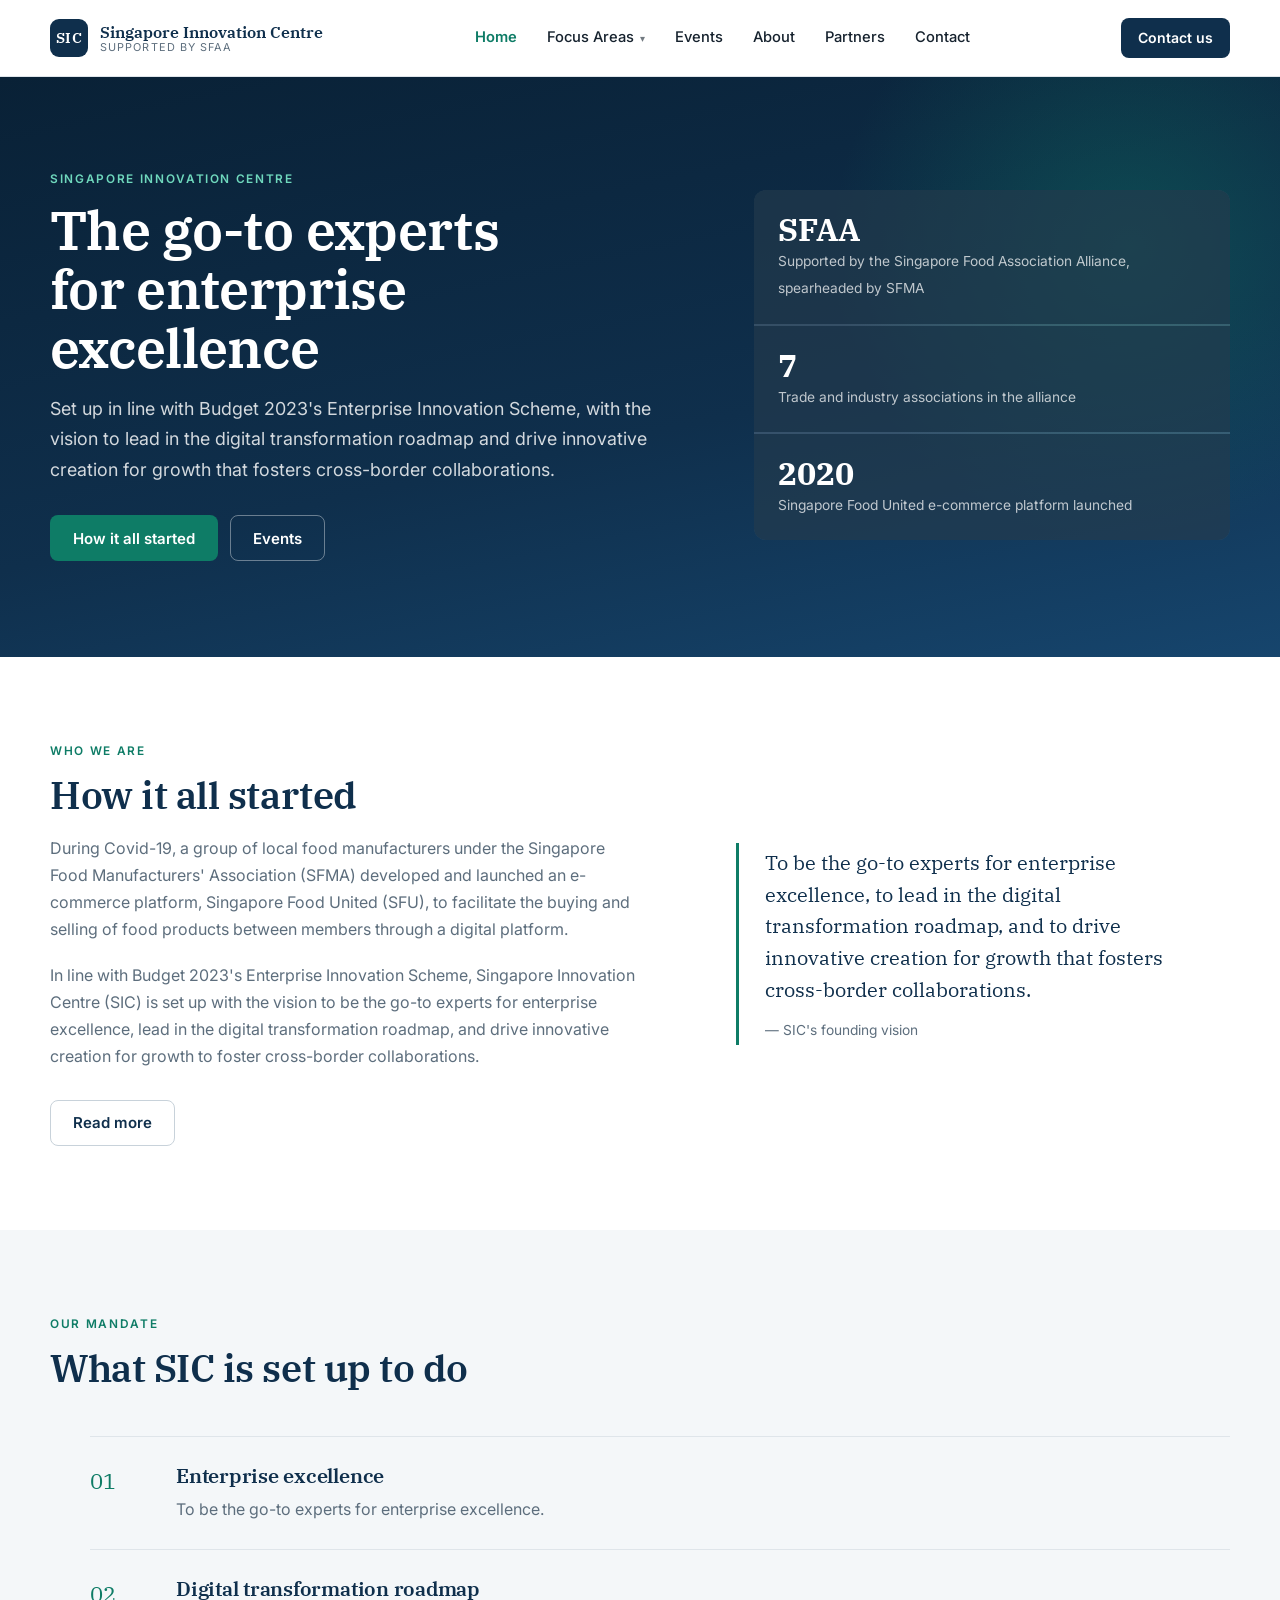
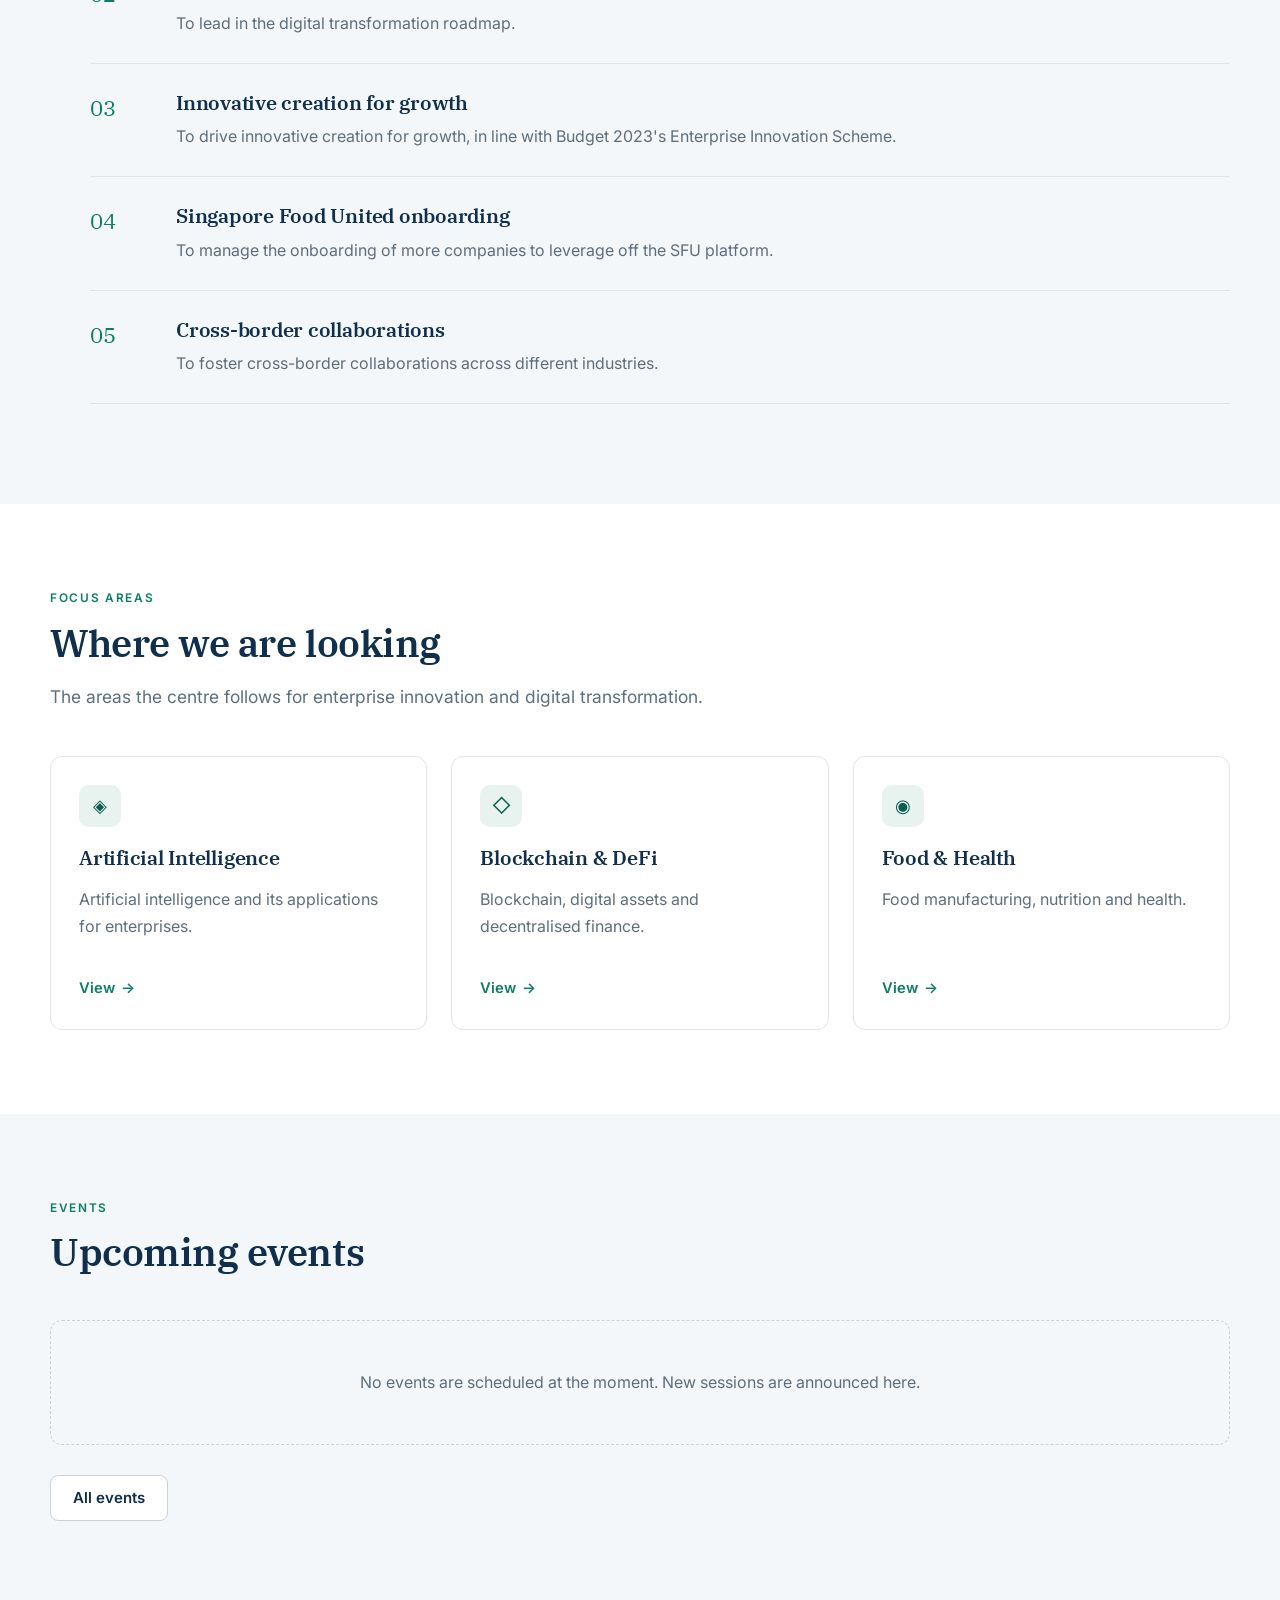
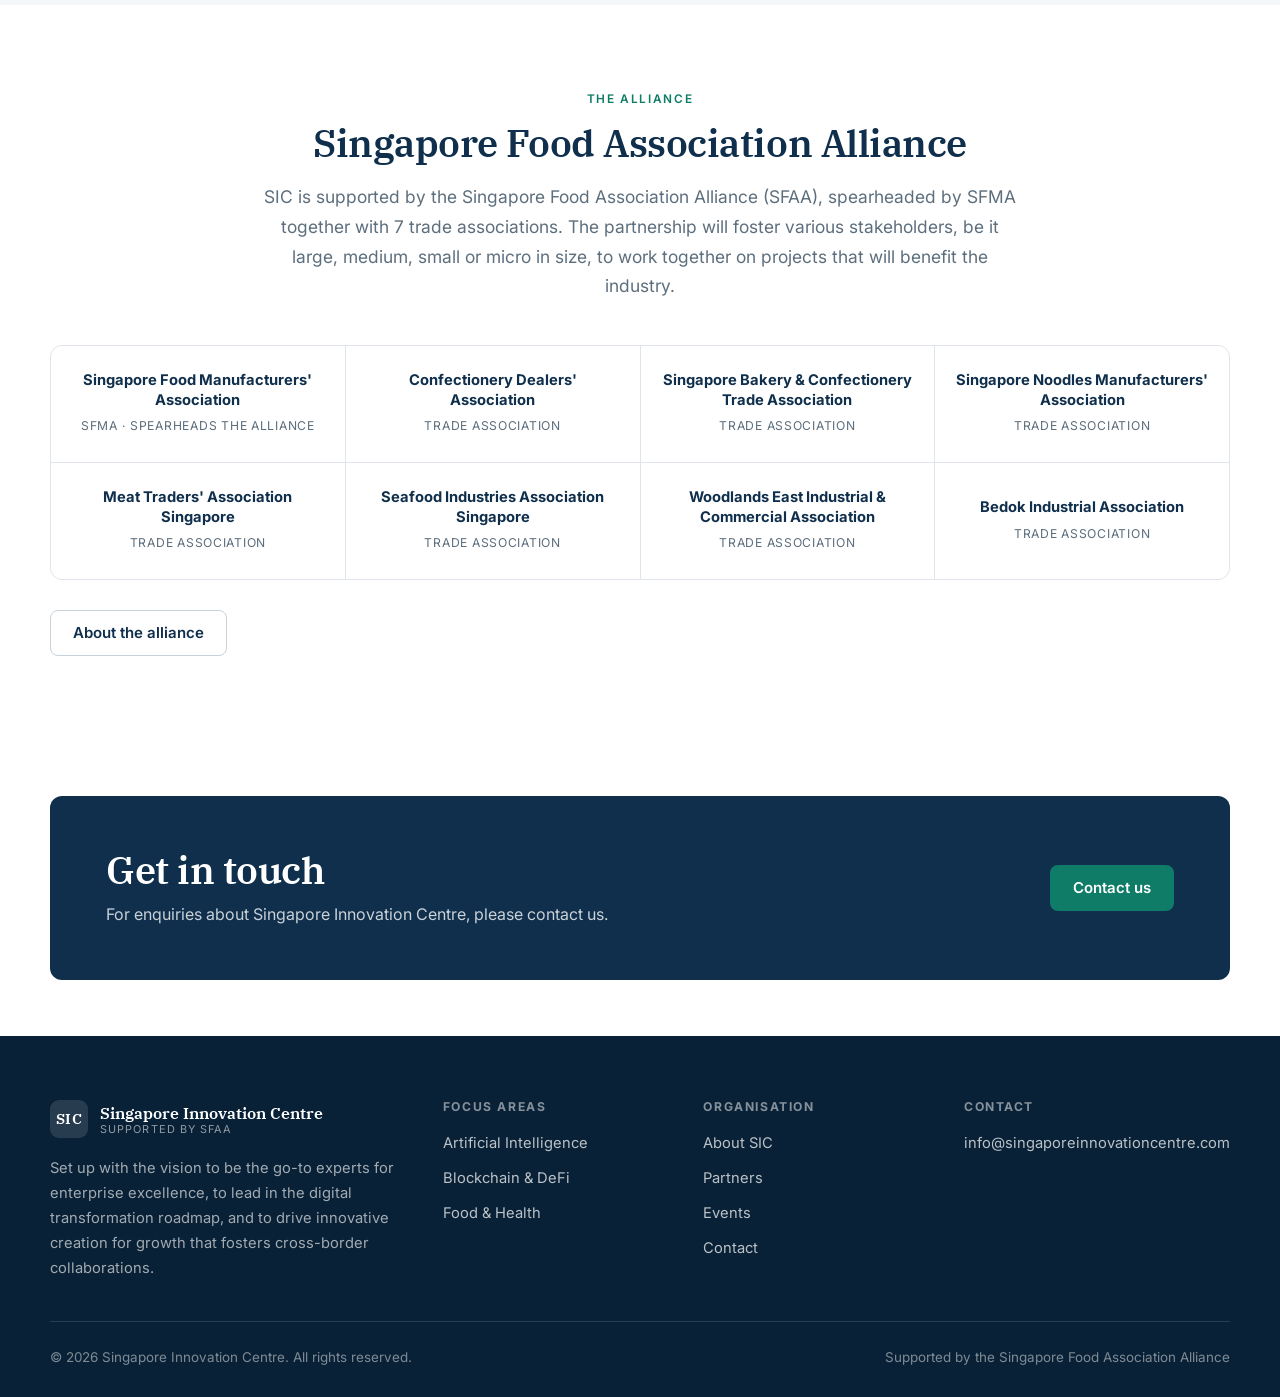
==== index.html @ e711cb91 "first commit" ====
<!DOCTYPE html>
<html lang="en">
<head>
  <meta charset="UTF-8" />
  <meta name="viewport" content="width=device-width, initial-scale=1.0" />
  <title>Singapore Innovation Centre</title>
  <meta name="description" content="Singapore Innovation Centre (SIC) is set up with the vision to be the go-to experts for enterprise excellence, to lead in the digital transformation roadmap, and to foster cross-border collaborations." />
  <link rel="icon" href="assets/img/favicon.svg" type="image/svg+xml" />
  <link rel="preconnect" href="https://fonts.googleapis.com" />
  <link rel="preconnect" href="https://fonts.gstatic.com" crossorigin />
  <link href="https://fonts.googleapis.com/css2?family=IBM+Plex+Serif:wght@500;600&family=Inter:wght@400;500;600;700&display=swap" rel="stylesheet" />
  <link rel="stylesheet" href="assets/styles.css" />
</head>
<body>

<header class="site-header">
  <div class="container header-inner">
    <a class="brand" href="index.html">
      <span class="brand-mark">SIC</span>
      <span class="brand-text">
        <span class="brand-name">Singapore Innovation Centre</span>
        <span class="brand-sub">Supported by SFAA</span>
      </span>
    </a>

    <nav class="nav" id="nav" aria-label="Main navigation">
      <a href="index.html">Home</a>
      <div class="nav-item">
        <button class="nav-trigger" type="button" aria-haspopup="true">Focus Areas</button>
        <div class="nav-menu">
          <a href="ai.html">Artificial Intelligence</a>
          <a href="blockchain.html">Blockchain &amp; DeFi</a>
          <a href="food-health.html">Food &amp; Health</a>
        </div>
      </div>
      <a href="events.html">Events</a>
      <a href="about.html">About</a>
      <a href="partners.html">Partners</a>
      <a href="contact.html">Contact</a>
    </nav>

    <div class="header-cta">
      <a class="btn btn-primary" href="contact.html">Contact us</a>
      <button class="menu-toggle" type="button" aria-label="Toggle menu" aria-expanded="false" aria-controls="nav">
        <span></span><span></span><span></span>
      </button>
    </div>
  </div>
</header>

<main>

  <section class="hero">
    <div class="container hero-grid">
      <div>
        <p class="eyebrow">Singapore Innovation Centre</p>
        <h1>The go-to experts for enterprise excellence</h1>
        <p class="hero-lede">
          Set up in line with Budget 2023's Enterprise Innovation Scheme, with the vision to lead
          in the digital transformation roadmap and drive innovative creation for growth that
          fosters cross-border collaborations.
        </p>
        <div class="btn-row">
          <a class="btn btn-accent" href="about.html">How it all started</a>
          <a class="btn btn-ghost-light" href="events.html">Events</a>
        </div>
      </div>

      <div class="hero-facts">
        <div class="hero-fact">
          <strong>SFAA</strong>
          <span>Supported by the Singapore Food Association Alliance, spearheaded by SFMA</span>
        </div>
        <div class="hero-fact">
          <strong>7</strong>
          <span>Trade and industry associations in the alliance</span>
        </div>
        <div class="hero-fact">
          <strong>2020</strong>
          <span>Singapore Food United e-commerce platform launched</span>
        </div>
      </div>
    </div>
  </section>

  <section class="section">
    <div class="container split">
      <div>
        <p class="eyebrow">Who we are</p>
        <h2>How it all started</h2>
        <p class="muted">
          During Covid-19, a group of local food manufacturers under the Singapore Food
          Manufacturers' Association (SFMA) developed and launched an e-commerce platform,
          Singapore Food United (SFU), to facilitate the buying and selling of food products
          between members through a digital platform.
        </p>
        <p class="muted">
          In line with Budget 2023's Enterprise Innovation Scheme, Singapore Innovation Centre
          (SIC) is set up with the vision to be the go-to experts for enterprise excellence, lead
          in the digital transformation roadmap, and drive innovative creation for growth to
          foster cross-border collaborations.
        </p>
        <div class="btn-row">
          <a class="btn btn-outline" href="about.html">Read more</a>
        </div>
      </div>

      <div>
        <blockquote class="quote">
          To be the go-to experts for enterprise excellence, to lead in the digital transformation
          roadmap, and to drive innovative creation for growth that fosters cross-border
          collaborations.
          <cite>&mdash; SIC's founding vision</cite>
        </blockquote>
      </div>
    </div>
  </section>

  <section class="section section-alt">
    <div class="container">
      <div class="section-head">
        <p class="eyebrow">Our mandate</p>
        <h2>What SIC is set up to do</h2>
      </div>

      <ol class="numbered">
        <li><div><h3>Enterprise excellence</h3><p>To be the go-to experts for enterprise excellence.</p></div></li>
        <li><div><h3>Digital transformation roadmap</h3><p>To lead in the digital transformation roadmap.</p></div></li>
        <li><div><h3>Innovative creation for growth</h3><p>To drive innovative creation for growth, in line with Budget 2023's Enterprise Innovation Scheme.</p></div></li>
        <li><div><h3>Singapore Food United onboarding</h3><p>To manage the onboarding of more companies to leverage off the SFU platform.</p></div></li>
        <li><div><h3>Cross-border collaborations</h3><p>To foster cross-border collaborations across different industries.</p></div></li>
      </ol>
    </div>
  </section>

  <section class="section">
    <div class="container">
      <div class="section-head">
        <p class="eyebrow">Focus areas</p>
        <h2>Where we are looking</h2>
        <p class="lede">
          The areas the centre follows for enterprise innovation and digital transformation.
        </p>
      </div>

      <div class="grid cols-3">
        <a class="card card-link" href="ai.html">
          <div class="card-icon">&#9672;</div>
          <h3>Artificial Intelligence</h3>
          <p class="muted">Artificial intelligence and its applications for enterprises.</p>
          <span class="textlink">View</span>
        </a>
        <a class="card card-link" href="blockchain.html">
          <div class="card-icon">&#9671;</div>
          <h3>Blockchain &amp; DeFi</h3>
          <p class="muted">Blockchain, digital assets and decentralised finance.</p>
          <span class="textlink">View</span>
        </a>
        <a class="card card-link" href="food-health.html">
          <div class="card-icon">&#9673;</div>
          <h3>Food &amp; Health</h3>
          <p class="muted">Food manufacturing, nutrition and health.</p>
          <span class="textlink">View</span>
        </a>
      </div>
    </div>
  </section>

  <section class="section section-alt">
    <div class="container">
      <div class="section-head">
        <p class="eyebrow">Events</p>
        <h2>Upcoming events</h2>
      </div>

      <div class="event-list" id="home-events"></div>

      <div class="btn-row">
        <a class="btn btn-outline" href="events.html">All events</a>
      </div>
    </div>
  </section>

  <section class="section">
    <div class="container">
      <div class="section-head center">
        <p class="eyebrow">The alliance</p>
        <h2>Singapore Food Association Alliance</h2>
        <p class="lede">
          SIC is supported by the Singapore Food Association Alliance (SFAA), spearheaded by SFMA
          together with 7 trade associations. The partnership will foster various stakeholders,
          be it large, medium, small or micro in size, to work together on projects that will
          benefit the industry.
        </p>
      </div>

      <div class="logo-grid">
        <div class="logo-cell"><strong>Singapore Food Manufacturers' Association</strong><span>SFMA &middot; Spearheads the alliance</span></div>
        <div class="logo-cell"><strong>Confectionery Dealers' Association</strong><span>Trade association</span></div>
        <div class="logo-cell"><strong>Singapore Bakery &amp; Confectionery Trade Association</strong><span>Trade association</span></div>
        <div class="logo-cell"><strong>Singapore Noodles Manufacturers' Association</strong><span>Trade association</span></div>
        <div class="logo-cell"><strong>Meat Traders' Association Singapore</strong><span>Trade association</span></div>
        <div class="logo-cell"><strong>Seafood Industries Association Singapore</strong><span>Trade association</span></div>
        <div class="logo-cell"><strong>Woodlands East Industrial &amp; Commercial Association</strong><span>Trade association</span></div>
        <div class="logo-cell"><strong>Bedok Industrial Association</strong><span>Trade association</span></div>
      </div>
      <div class="btn-row">
        <a class="btn btn-outline" href="partners.html">About the alliance</a>
      </div>
    </div>
  </section>

  <section class="section-sm">
    <div class="container">
      <div class="cta-band">
        <div>
          <h2>Get in touch</h2>
          <p>For enquiries about Singapore Innovation Centre, please contact us.</p>
        </div>
        <div class="btn-row">
          <a class="btn btn-accent" href="contact.html">Contact us</a>
        </div>
      </div>
    </div>
  </section>
</main>

<footer class="site-footer">
  <div class="container">
    <div class="footer-grid">
      <div>
        <div class="brand">
          <span class="brand-mark">SIC</span>
          <span class="brand-text">
            <span class="brand-name">Singapore Innovation Centre</span>
            <span class="brand-sub">Supported by SFAA</span>
          </span>
        </div>
        <p class="footer-about">
          Set up with the vision to be the go-to experts for enterprise excellence, to lead in the
          digital transformation roadmap, and to drive innovative creation for growth that fosters
          cross-border collaborations.
        </p>
      </div>
      <div>
        <h4>Focus areas</h4>
        <div class="footer-links">
          <a href="ai.html">Artificial Intelligence</a>
          <a href="blockchain.html">Blockchain &amp; DeFi</a>
          <a href="food-health.html">Food &amp; Health</a>
        </div>
      </div>
      <div>
        <h4>Organisation</h4>
        <div class="footer-links">
          <a href="about.html">About SIC</a>
          <a href="partners.html">Partners</a>
          <a href="events.html">Events</a>
          <a href="contact.html">Contact</a>
        </div>
      </div>
      <div>
        <h4>Contact</h4>
        <div class="footer-links">
          <a href="mailto:info@singaporeinnovationcentre.com">info@singaporeinnovationcentre.com</a>
        </div>
      </div>
    </div>
    <div class="footer-bottom">
      <span>&copy; <span id="year"></span> Singapore Innovation Centre. All rights reserved.</span>
      <span>Supported by the Singapore Food Association Alliance</span>
    </div>
  </div>
</footer>

<script src="assets/events.js"></script>
<script src="assets/site.js"></script>
</body>
</html>
---- assets/styles.css ----
/* ==========================================================================
   Singapore Innovation Centre — design system
   Light, institutional, restrained. One stylesheet for every page.
   Edit tokens in :root to re-skin the whole site.
   ========================================================================== */

:root {
  /* Brand */
  --navy: #0f2f4c;
  --navy-deep: #092136;
  --navy-soft: #1d4a70;
  --accent: #0e7c66;
  --accent-dark: #0a5f4e;
  --accent-wash: #e8f2ef;

  /* Neutrals */
  --bg: #ffffff;
  --bg-alt: #f4f7f9;
  --bg-wash: #eef3f6;
  --text: #16222e;
  --muted: #5d6e7d;
  --line: #dfe5ea;
  --line-strong: #c8d2da;

  /* Shape */
  --radius: 12px;
  --radius-sm: 8px;
  --shadow: 0 1px 2px rgba(15, 47, 76, .04), 0 8px 24px rgba(15, 47, 76, .06);
  --shadow-lg: 0 2px 4px rgba(15, 47, 76, .05), 0 18px 44px rgba(15, 47, 76, .10);
  --container: 1180px;
  --header-h: 76px;
}

/* --------------------------------------------------------------- base --- */

*, *::before, *::after { box-sizing: border-box; }

html {
  scroll-behavior: smooth;
  scroll-padding-top: calc(var(--header-h) + 16px);
  -webkit-text-size-adjust: 100%;
}

body {
  margin: 0;
  font-family: Inter, -apple-system, BlinkMacSystemFont, "Segoe UI", sans-serif;
  font-size: 16px;
  line-height: 1.7;
  color: var(--text);
  background: var(--bg);
  -webkit-font-smoothing: antialiased;
}

img { max-width: 100%; display: block; }
a { color: inherit; text-decoration: none; }
button { font: inherit; }

h1, h2, h3, h4 {
  font-family: "IBM Plex Serif", Georgia, serif;
  font-weight: 600;
  line-height: 1.18;
  letter-spacing: -0.012em;
  color: var(--navy);
  margin: 0 0 16px;
}

h1 { font-size: clamp(2.15rem, 4.4vw, 3.35rem); line-height: 1.1; }
h2 { font-size: clamp(1.75rem, 3vw, 2.4rem); }
h3 { font-size: 1.22rem; line-height: 1.3; }
h4 { font-size: 1.02rem; }

p { margin: 0 0 18px; }
p:last-child { margin-bottom: 0; }

/* ---------------------------------------------------------- structure --- */

.container {
  width: min(var(--container), calc(100% - 48px));
  margin-inline: auto;
}
.container-narrow { max-width: 780px; }

.section { padding: 84px 0; }
.section-sm { padding: 56px 0; }
.section-alt { background: var(--bg-alt); }
.section-wash { background: var(--bg-wash); }

.section-head { max-width: 760px; margin-bottom: 44px; }
.section-head.center { margin-inline: auto; text-align: center; }

.eyebrow {
  margin: 0 0 12px;
  font-family: Inter, sans-serif;
  font-size: .74rem;
  font-weight: 600;
  letter-spacing: .14em;
  text-transform: uppercase;
  color: var(--accent);
}

.lede { font-size: 1.09rem; color: var(--muted); }
.muted { color: var(--muted); }
.small { font-size: .88rem; }

/* --------------------------------------------------------------- grid --- */

.grid { display: grid; gap: 24px; }
.cols-2 { grid-template-columns: repeat(2, 1fr); }
.cols-3 { grid-template-columns: repeat(3, 1fr); }
.cols-4 { grid-template-columns: repeat(4, 1fr); }
.split { display: grid; grid-template-columns: 1.05fr .95fr; gap: 56px; align-items: center; }

/* ------------------------------------------------------------ buttons --- */

.btn {
  display: inline-flex;
  align-items: center;
  justify-content: center;
  gap: 8px;
  min-height: 46px;
  padding: 0 22px;
  border: 1px solid transparent;
  border-radius: var(--radius-sm);
  font-size: .94rem;
  font-weight: 600;
  cursor: pointer;
  transition: background .18s, color .18s, border-color .18s;
}
.btn-primary { background: var(--navy); color: #fff; }
.btn-primary:hover { background: var(--navy-deep); }
.btn-accent { background: var(--accent); color: #fff; }
.btn-accent:hover { background: var(--accent-dark); }
.btn-outline { border-color: var(--line-strong); color: var(--navy); background: #fff; }
.btn-outline:hover { border-color: var(--navy); }
.btn-ghost-light { border-color: rgba(255, 255, 255, .38); color: #fff; }
.btn-ghost-light:hover { background: rgba(255, 255, 255, .12); }

.btn-row { display: flex; flex-wrap: wrap; gap: 12px; margin-top: 30px; }

.textlink {
  font-family: Inter, sans-serif;
  font-size: .92rem;
  font-weight: 600;
  color: var(--accent);
  display: inline-flex;
  align-items: center;
  gap: 6px;
}
.textlink::after { content: "→"; transition: transform .18s; }
.textlink:hover::after { transform: translateX(3px); }

/* ------------------------------------------------------------- header --- */

.site-header {
  position: sticky;
  top: 0;
  z-index: 50;
  background: rgba(255, 255, 255, .92);
  backdrop-filter: blur(12px);
  border-bottom: 1px solid var(--line);
}
.header-inner {
  display: flex;
  align-items: center;
  justify-content: space-between;
  gap: 24px;
  min-height: var(--header-h);
}

.brand { display: flex; align-items: center; gap: 12px; }
.brand-mark {
  width: 38px; height: 38px;
  flex: none;
  border-radius: 9px;
  background: var(--navy);
  color: #fff;
  display: grid;
  place-items: center;
  font-family: "IBM Plex Serif", serif;
  font-weight: 600;
  font-size: .95rem;
  letter-spacing: .02em;
}
.brand-text { display: flex; flex-direction: column; line-height: 1.2; }
.brand-name {
  font-family: "IBM Plex Serif", serif;
  font-weight: 600;
  font-size: 1.02rem;
  color: var(--navy);
}
.brand-sub {
  font-size: .68rem;
  letter-spacing: .1em;
  text-transform: uppercase;
  color: var(--muted);
}

.nav { display: flex; align-items: center; gap: 4px; }
.nav > a, .nav-trigger {
  padding: 9px 13px;
  border: 0;
  background: none;
  border-radius: var(--radius-sm);
  font-size: .92rem;
  font-weight: 500;
  color: var(--text);
  cursor: pointer;
  white-space: nowrap;
}
.nav > a:hover, .nav-trigger:hover { background: var(--bg-alt); color: var(--navy); }
.nav > a.is-active, .nav-item.is-active > .nav-trigger { color: var(--accent); font-weight: 600; }

.nav-item { position: relative; }
.nav-trigger::after { content: "▾"; margin-left: 6px; font-size: .7em; opacity: .6; }

.nav-menu {
  position: absolute;
  top: calc(100% + 8px);
  left: 0;
  min-width: 250px;
  padding: 8px;
  background: #fff;
  border: 1px solid var(--line);
  border-radius: var(--radius);
  box-shadow: var(--shadow-lg);
  display: none;
}
.nav-item:hover .nav-menu, .nav-menu.is-open { display: block; }
.nav-menu a {
  display: block;
  padding: 9px 12px;
  border-radius: var(--radius-sm);
  font-size: .92rem;
}
.nav-menu a:hover { background: var(--bg-alt); color: var(--accent); }
.nav-menu span { display: block; font-size: .78rem; color: var(--muted); }

.header-cta { display: flex; align-items: center; gap: 10px; }
.header-cta .btn { min-height: 40px; padding: 0 16px; font-size: .88rem; }

.menu-toggle { display: none; background: none; border: 0; padding: 10px; cursor: pointer; }
.menu-toggle span {
  display: block; width: 22px; height: 2px; margin: 5px 0;
  background: var(--navy); transition: .2s;
}
.menu-toggle[aria-expanded="true"] span:nth-child(1) { transform: translateY(7px) rotate(45deg); }
.menu-toggle[aria-expanded="true"] span:nth-child(2) { opacity: 0; }
.menu-toggle[aria-expanded="true"] span:nth-child(3) { transform: translateY(-7px) rotate(-45deg); }

/* --------------------------------------------------------------- hero --- */

.hero {
  background: linear-gradient(168deg, var(--navy-deep) 0%, var(--navy) 58%, #16456d 100%);
  color: #fff;
  padding: 92px 0 96px;
  position: relative;
  overflow: hidden;
}
.hero::after {
  content: "";
  position: absolute;
  right: -160px; top: -140px;
  width: 620px; height: 620px;
  border-radius: 50%;
  background: radial-gradient(circle, rgba(14, 124, 102, .38), transparent 68%);
  pointer-events: none;
}
.hero .container { position: relative; z-index: 1; }
.hero h1 { color: #fff; max-width: 15ch; }
.hero .eyebrow { color: #6fd8bd; }
.hero-lede { font-size: 1.12rem; color: rgba(255, 255, 255, .82); max-width: 56ch; }
.hero-grid { display: grid; grid-template-columns: 1.15fr .85fr; gap: 60px; align-items: center; }

.hero-facts {
  display: grid;
  gap: 2px;
  background: rgba(255, 255, 255, .16);
  border-radius: var(--radius);
  overflow: hidden;
}
.hero-fact { background: rgba(9, 33, 54, .55); padding: 22px 24px; }
.hero-fact strong {
  display: block;
  font-family: "IBM Plex Serif", serif;
  font-size: 2rem;
  line-height: 1.1;
  color: #fff;
}
.hero-fact span { font-size: .86rem; color: rgba(255, 255, 255, .72); }

/* page header for inner pages */
.page-header {
  background: var(--bg-alt);
  border-bottom: 1px solid var(--line);
  padding: 56px 0 52px;
}
.page-header h1 { max-width: 20ch; }
.page-header .lede { max-width: 62ch; }

.breadcrumb { font-size: .82rem; color: var(--muted); margin-bottom: 14px; }
.breadcrumb a:hover { color: var(--accent); }
.breadcrumb span { margin: 0 6px; opacity: .5; }

/* -------------------------------------------------------------- cards --- */

.card {
  background: #fff;
  border: 1px solid var(--line);
  border-radius: var(--radius);
  padding: 28px;
  display: flex;
  flex-direction: column;
  transition: border-color .18s, box-shadow .18s, transform .18s;
}
.card > *:last-child { margin-bottom: 0; }
.card-link:hover { border-color: var(--line-strong); box-shadow: var(--shadow); transform: translateY(-2px); }
.card .textlink { margin-top: auto; padding-top: 18px; }

.card-icon {
  width: 42px; height: 42px;
  margin-bottom: 18px;
  border-radius: 10px;
  background: var(--accent-wash);
  color: var(--accent-dark);
  display: grid;
  place-items: center;
  font-size: 1.15rem;
}

.tag {
  display: inline-block;
  padding: 4px 11px;
  border-radius: 999px;
  background: var(--accent-wash);
  color: var(--accent-dark);
  font-size: .74rem;
  font-weight: 600;
  letter-spacing: .06em;
  text-transform: uppercase;
}
.tag-neutral { background: var(--bg-wash); color: var(--muted); }
.tag-live { background: #fdece9; color: #b23c1e; }

/* numbered list of capabilities */
.numbered { counter-reset: n; display: grid; gap: 0; }
.numbered > li {
  counter-increment: n;
  list-style: none;
  display: grid;
  grid-template-columns: 62px 1fr;
  gap: 24px;
  padding: 26px 0;
  border-top: 1px solid var(--line);
}
.numbered > li:last-child { border-bottom: 1px solid var(--line); }
.numbered > li::before {
  content: "0" counter(n);
  font-family: "IBM Plex Serif", serif;
  font-size: 1.35rem;
  color: var(--accent);
}
.numbered h3 { margin-bottom: 8px; }
.numbered p { color: var(--muted); }

/* ------------------------------------------------------------- events --- */

.event-list { display: grid; gap: 16px; }

.event {
  display: grid;
  grid-template-columns: 108px 1fr auto;
  gap: 28px;
  align-items: center;
  padding: 24px 26px;
  background: #fff;
  border: 1px solid var(--line);
  border-radius: var(--radius);
  transition: border-color .18s, box-shadow .18s;
}
.event:hover { border-color: var(--line-strong); box-shadow: var(--shadow); }

.event-date {
  text-align: center;
  padding: 12px 8px;
  border-radius: var(--radius-sm);
  background: var(--bg-alt);
  border: 1px solid var(--line);
}
.event-date .m {
  display: block;
  font-size: .72rem;
  font-weight: 700;
  letter-spacing: .12em;
  text-transform: uppercase;
  color: var(--accent);
}
.event-date .d {
  display: block;
  font-family: "IBM Plex Serif", serif;
  font-size: 1.85rem;
  line-height: 1.15;
  color: var(--navy);
}
.event-date .y { display: block; font-size: .74rem; color: var(--muted); }

.event-body h3 { margin-bottom: 6px; }
.event-body p { color: var(--muted); font-size: .95rem; margin: 0; }
.event-tags { display: flex; flex-wrap: wrap; gap: 8px; margin-top: 12px; }
.event-action { white-space: nowrap; }

.event.is-past { background: var(--bg-alt); }
.event.is-past .event-date { background: #fff; }

.empty-state {
  padding: 48px 28px;
  text-align: center;
  border: 1px dashed var(--line-strong);
  border-radius: var(--radius);
  color: var(--muted);
  background: var(--bg-alt);
}

.filter-bar { display: flex; flex-wrap: wrap; gap: 8px; margin-bottom: 28px; }
.filter-btn {
  padding: 8px 16px;
  border: 1px solid var(--line);
  border-radius: 999px;
  background: #fff;
  font-size: .88rem;
  font-weight: 500;
  color: var(--muted);
  cursor: pointer;
  transition: .18s;
}
.filter-btn:hover { border-color: var(--line-strong); color: var(--navy); }
.filter-btn.is-active { background: var(--navy); border-color: var(--navy); color: #fff; }

/* ----------------------------------------------------------- timeline --- */

.timeline { display: grid; gap: 0; border-left: 2px solid var(--line); padding-left: 32px; }
.timeline-item { position: relative; padding-bottom: 38px; }
.timeline-item:last-child { padding-bottom: 0; }
.timeline-item::before {
  content: "";
  position: absolute;
  left: -40px; top: 8px;
  width: 12px; height: 12px;
  border-radius: 50%;
  background: var(--accent);
  border: 3px solid #fff;
  box-shadow: 0 0 0 2px var(--accent);
}
.timeline-year {
  font-family: Inter, sans-serif;
  font-size: .78rem;
  font-weight: 700;
  letter-spacing: .12em;
  color: var(--accent);
  margin-bottom: 6px;
}
.timeline-item h3 { margin-bottom: 8px; }
.timeline-item p { color: var(--muted); }

/* -------------------------------------------------------- logos, team --- */

.logo-grid {
  display: grid;
  grid-template-columns: repeat(4, 1fr);
  gap: 1px;
  background: var(--line);
  border: 1px solid var(--line);
  border-radius: var(--radius);
  overflow: hidden;
}
.logo-cell {
  background: #fff;
  min-height: 116px;
  padding: 22px 20px;
  display: flex;
  flex-direction: column;
  justify-content: center;
  gap: 6px;
  text-align: center;
}
.logo-cell strong { font-size: .92rem; color: var(--navy); line-height: 1.35; }
.logo-cell span { font-size: .76rem; color: var(--muted); letter-spacing: .06em; text-transform: uppercase; }
.logo-cell img { max-height: 46px; width: auto; margin: 0 auto; object-fit: contain; }

.person { text-align: left; }
.person-photo {
  aspect-ratio: 1;
  border-radius: var(--radius);
  background: linear-gradient(150deg, var(--bg-wash), var(--accent-wash));
  margin-bottom: 16px;
  overflow: hidden;
  display: grid;
  place-items: center;
  font-family: "IBM Plex Serif", serif;
  font-size: 2rem;
  color: var(--navy);
}
.person-photo img { width: 100%; height: 100%; object-fit: cover; }
.person h3 { margin-bottom: 2px; font-size: 1.05rem; }
.person-role { font-size: .86rem; color: var(--accent); font-weight: 600; margin-bottom: 8px; }
.person p { font-size: .92rem; color: var(--muted); }

/* ----------------------------------------------------------- cta band --- */

.cta-band {
  background: var(--navy);
  color: #fff;
  border-radius: var(--radius);
  padding: 52px 56px;
  display: grid;
  grid-template-columns: 1fr auto;
  gap: 36px;
  align-items: center;
}
.cta-band h2 { color: #fff; margin-bottom: 8px; }
.cta-band p { color: rgba(255, 255, 255, .78); margin: 0; max-width: 58ch; }
.cta-band .btn-row { margin-top: 0; }

.quote {
  border-left: 3px solid var(--accent);
  padding: 4px 0 4px 26px;
  font-family: "IBM Plex Serif", serif;
  font-size: 1.28rem;
  line-height: 1.55;
  color: var(--navy);
}
.quote cite {
  display: block;
  margin-top: 14px;
  font-family: Inter, sans-serif;
  font-size: .86rem;
  font-style: normal;
  color: var(--muted);
}

/* ------------------------------------------------------------- footer --- */

.site-footer {
  background: var(--navy-deep);
  color: rgba(255, 255, 255, .72);
  padding: 64px 0 28px;
  font-size: .92rem;
}
.footer-grid {
  display: grid;
  grid-template-columns: 1.6fr 1fr 1fr 1fr;
  gap: 40px;
  padding-bottom: 40px;
}
.site-footer h4 {
  font-family: Inter, sans-serif;
  font-size: .76rem;
  font-weight: 700;
  letter-spacing: .13em;
  text-transform: uppercase;
  color: rgba(255, 255, 255, .5);
  margin-bottom: 16px;
}
.site-footer .brand-name, .site-footer .brand-sub { color: #fff; }
.site-footer .brand-sub { color: rgba(255, 255, 255, .55); }
.site-footer .brand-mark { background: rgba(255, 255, 255, .12); }
.footer-about { max-width: 40ch; margin-top: 18px; color: rgba(255, 255, 255, .62); }
.footer-links { display: grid; gap: 10px; }
.footer-links a:hover { color: #6fd8bd; }
.footer-bottom {
  display: flex;
  justify-content: space-between;
  flex-wrap: wrap;
  gap: 12px;
  padding-top: 24px;
  border-top: 1px solid rgba(255, 255, 255, .12);
  font-size: .84rem;
  color: rgba(255, 255, 255, .48);
}

/* ------------------------------------------------------------ contact --- */

.contact-card {
  background: #fff;
  border: 1px solid var(--line);
  border-radius: var(--radius);
  padding: 8px 30px;
}
.contact-item { padding: 20px 0; border-bottom: 1px solid var(--line); }
.contact-item:last-child { border-bottom: 0; }
.contact-label {
  font-size: .74rem;
  font-weight: 600;
  letter-spacing: .12em;
  text-transform: uppercase;
  color: var(--accent);
  margin-bottom: 4px;
}
.contact-value { font-weight: 500; color: var(--navy); }
.contact-value a:hover { color: var(--accent); }

/* -------------------------------------------------------- responsive --- */

@media (max-width: 1040px) {
  .nav { display: none; }
  .menu-toggle { display: block; }
  .header-cta .btn { display: none; }

  .nav.is-open {
    display: flex;
    position: absolute;
    top: var(--header-h);
    left: 0; right: 0;
    flex-direction: column;
    align-items: stretch;
    gap: 2px;
    padding: 16px 24px 24px;
    background: #fff;
    border-bottom: 1px solid var(--line);
    box-shadow: var(--shadow-lg);
    max-height: calc(100vh - var(--header-h));
    overflow-y: auto;
  }
  .nav.is-open > a, .nav.is-open .nav-trigger { padding: 12px 10px; text-align: left; width: 100%; }
  .nav.is-open .nav-menu {
    position: static;
    display: block;
    min-width: 0;
    margin: 0 0 6px 10px;
    padding: 0 0 0 12px;
    border: 0;
    border-left: 2px solid var(--line);
    border-radius: 0;
    box-shadow: none;
  }
  .nav.is-open .nav-trigger::after { display: none; }

  .cols-4 { grid-template-columns: repeat(2, 1fr); }
  .logo-grid { grid-template-columns: repeat(3, 1fr); }
  .footer-grid { grid-template-columns: 1fr 1fr; }
  .split, .hero-grid { grid-template-columns: 1fr; gap: 40px; }
}

@media (max-width: 760px) {
  .container { width: min(var(--container), calc(100% - 32px)); }
  .section { padding: 56px 0; }
  .hero { padding: 60px 0 64px; }
  .cols-2, .cols-3, .cols-4 { grid-template-columns: 1fr; }
  .logo-grid { grid-template-columns: repeat(2, 1fr); }
  .footer-grid { grid-template-columns: 1fr; gap: 32px; }

  .event { grid-template-columns: 76px 1fr; gap: 18px; }
  .event-action { grid-column: 1 / -1; }
  .event-action .btn { width: 100%; }
  .event-date .d { font-size: 1.5rem; }

  .cta-band { grid-template-columns: 1fr; padding: 36px 28px; }
  .numbered > li { grid-template-columns: 44px 1fr; gap: 14px; }
  .hero-fact { padding: 18px 20px; }
}

@media (prefers-reduced-motion: reduce) {
  html { scroll-behavior: auto; }
  * { transition: none !important; }
}
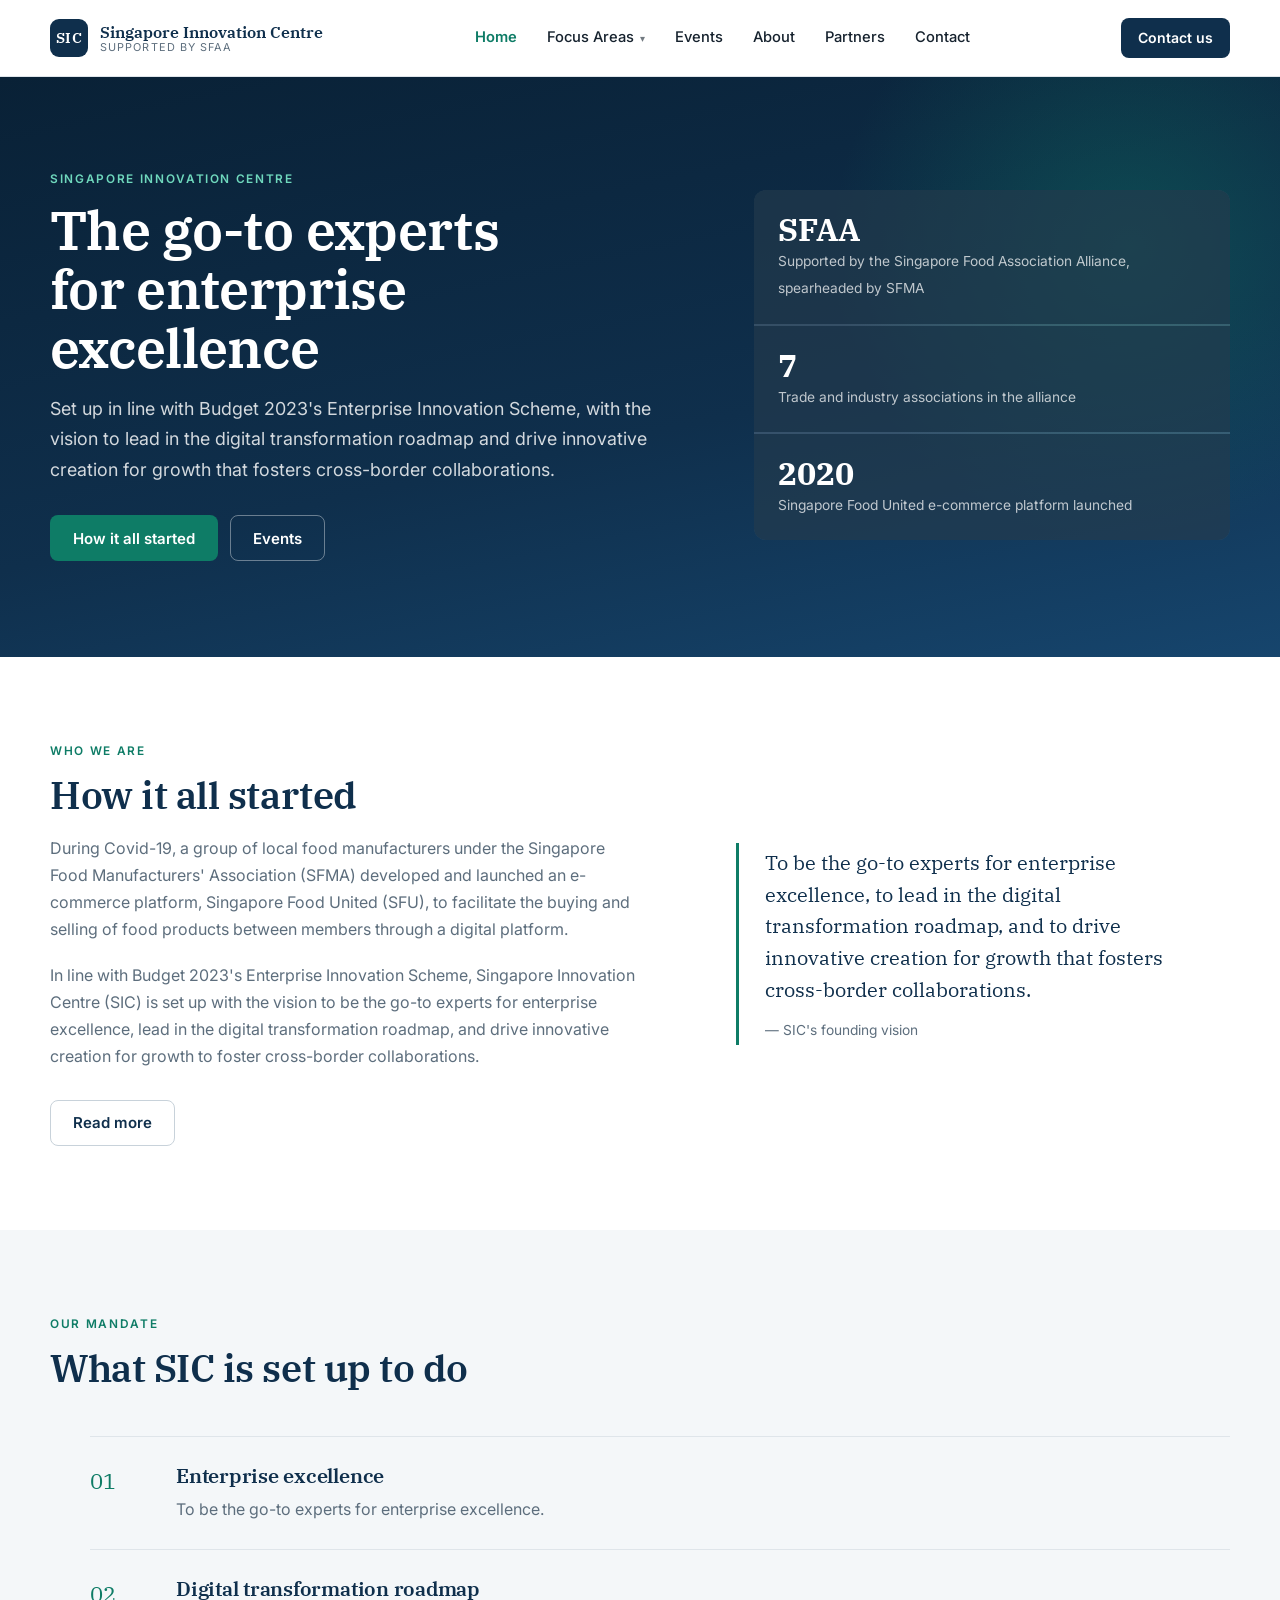
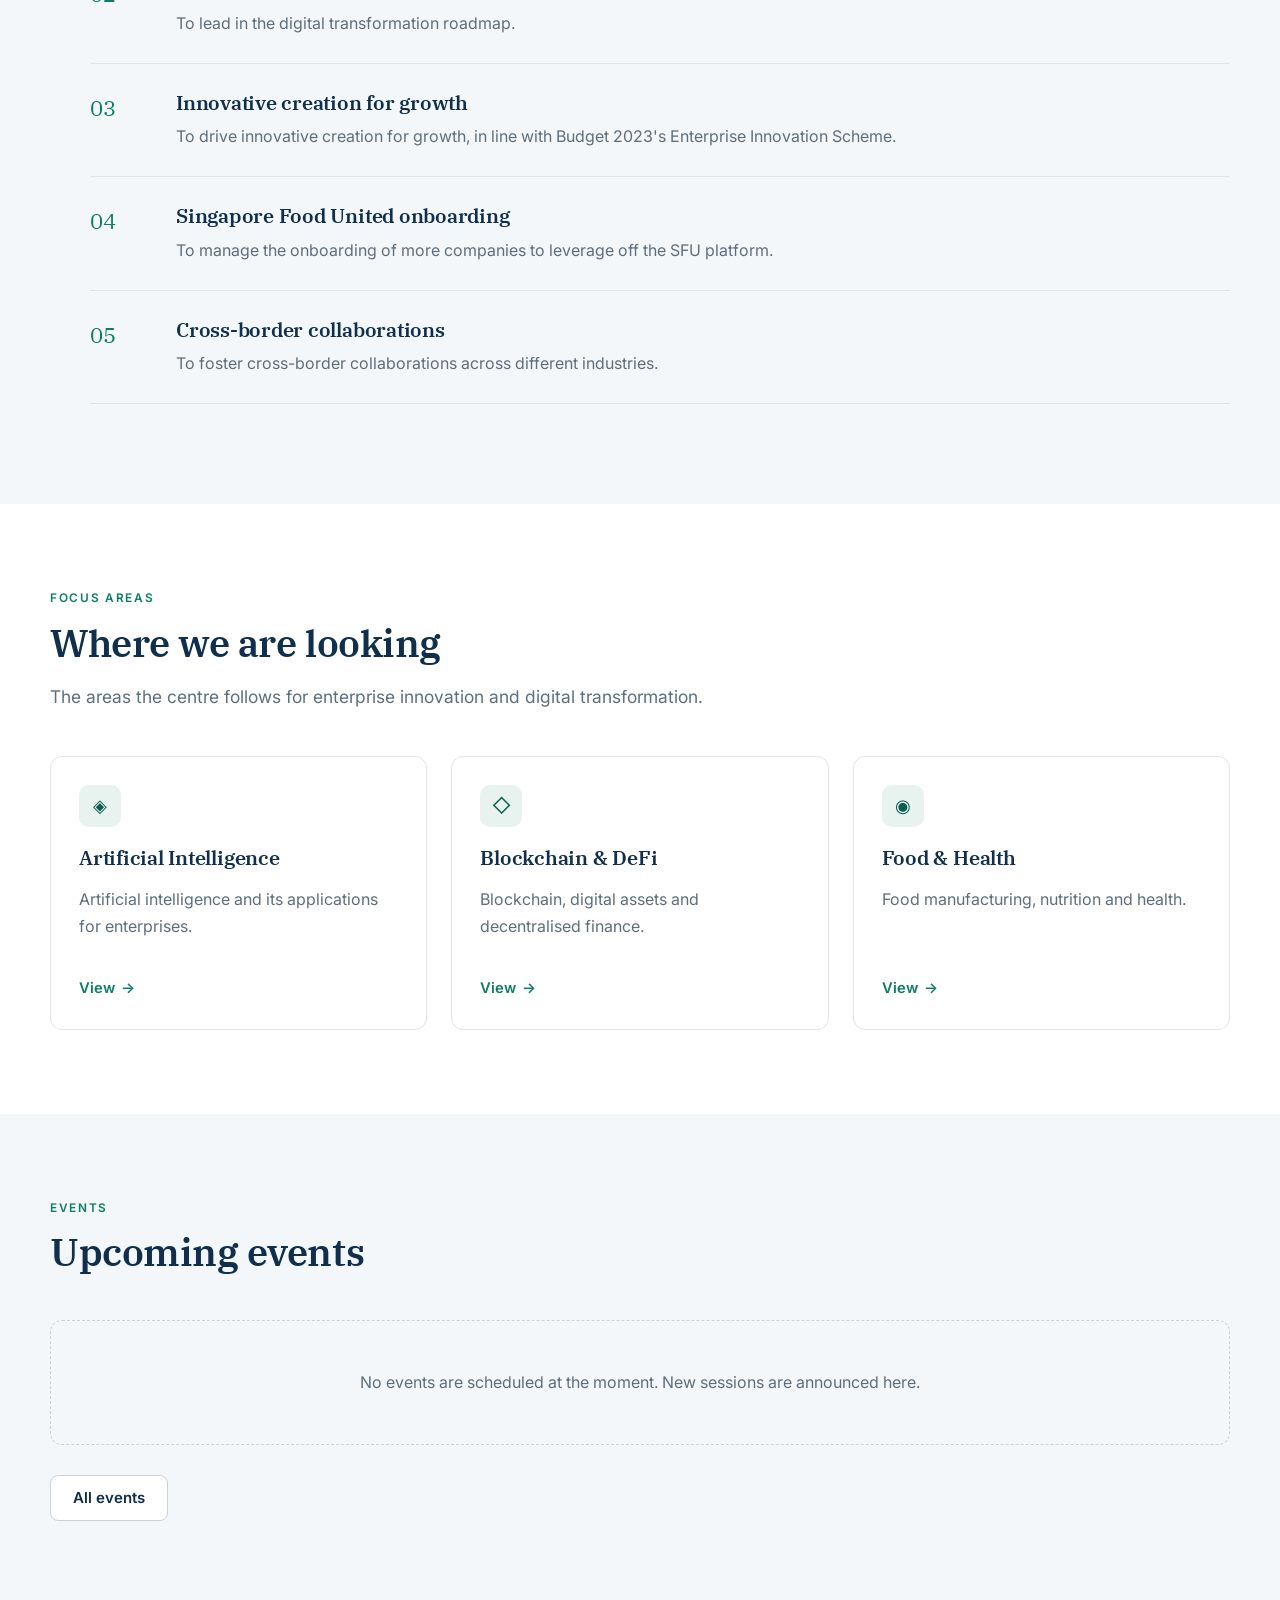
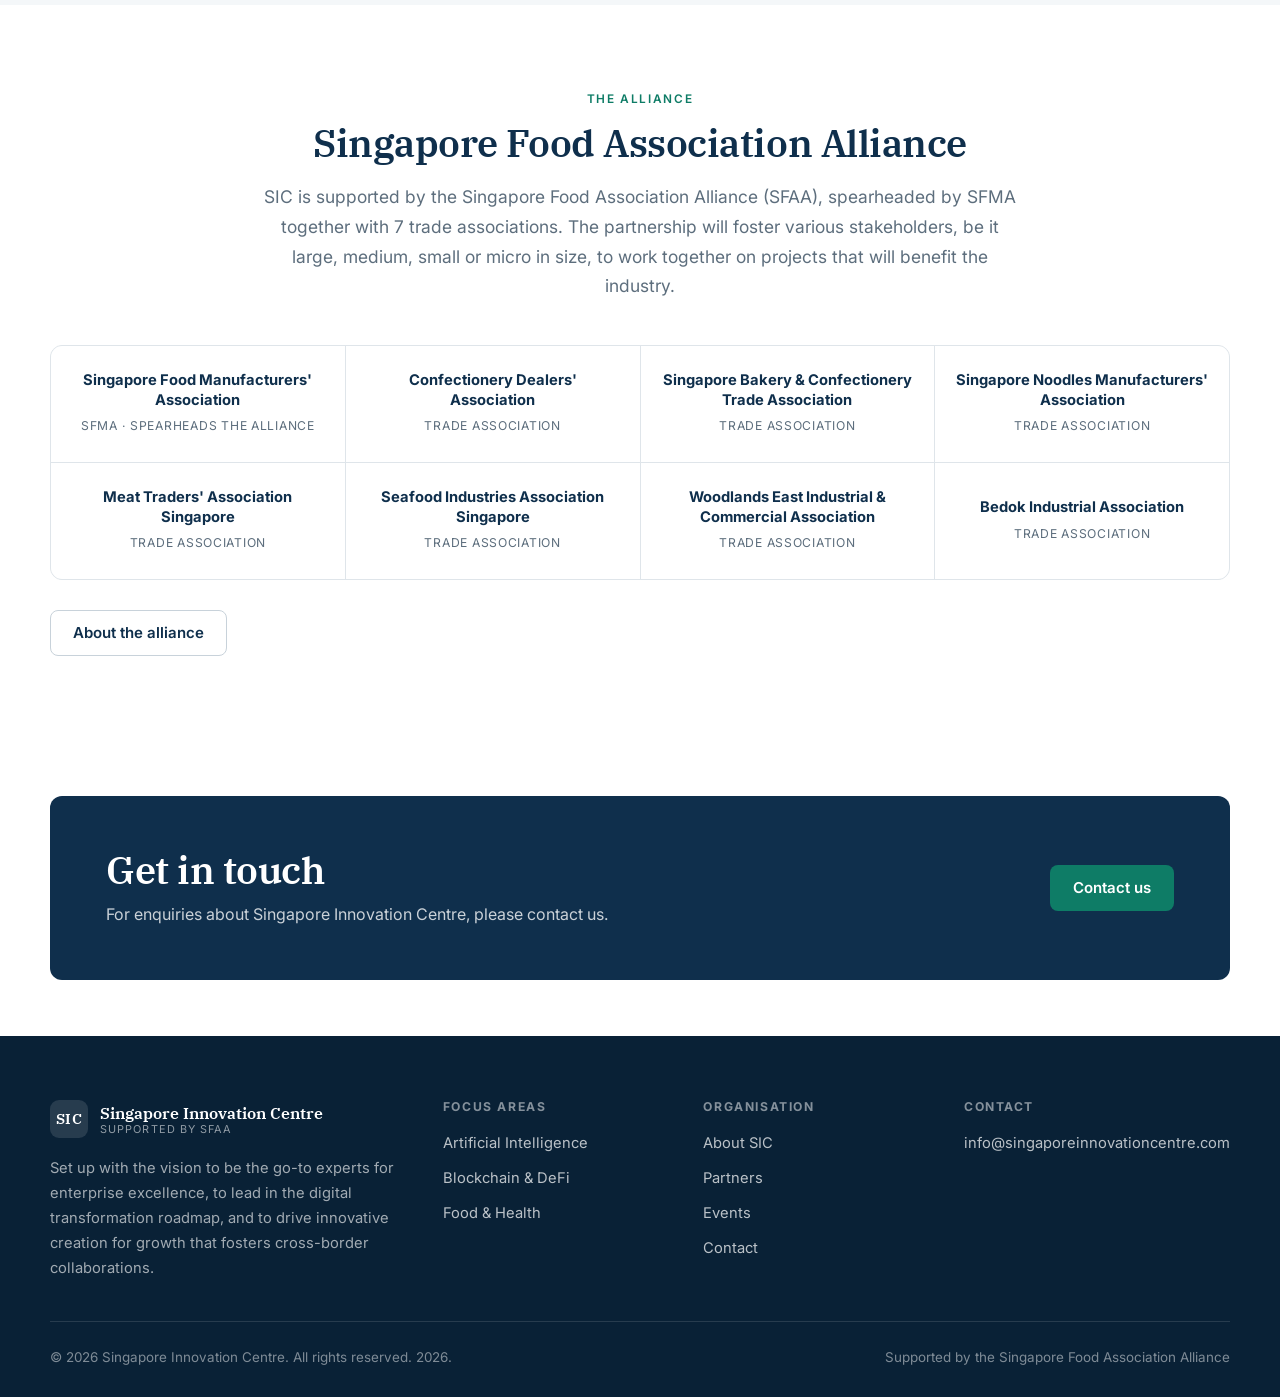
==== commit 4ce66659: "Update footer to include the year 2026" ====
--- a/index.html
+++ b/index.html
@@ -267,7 +267,7 @@
       </div>
     </div>
     <div class="footer-bottom">
-      <span>&copy; <span id="year"></span> Singapore Innovation Centre. All rights reserved.</span>
+      <span>&copy; <span id="year"></span> Singapore Innovation Centre. All rights reserved. 2026. </span>
       <span>Supported by the Singapore Food Association Alliance</span>
     </div>
   </div>
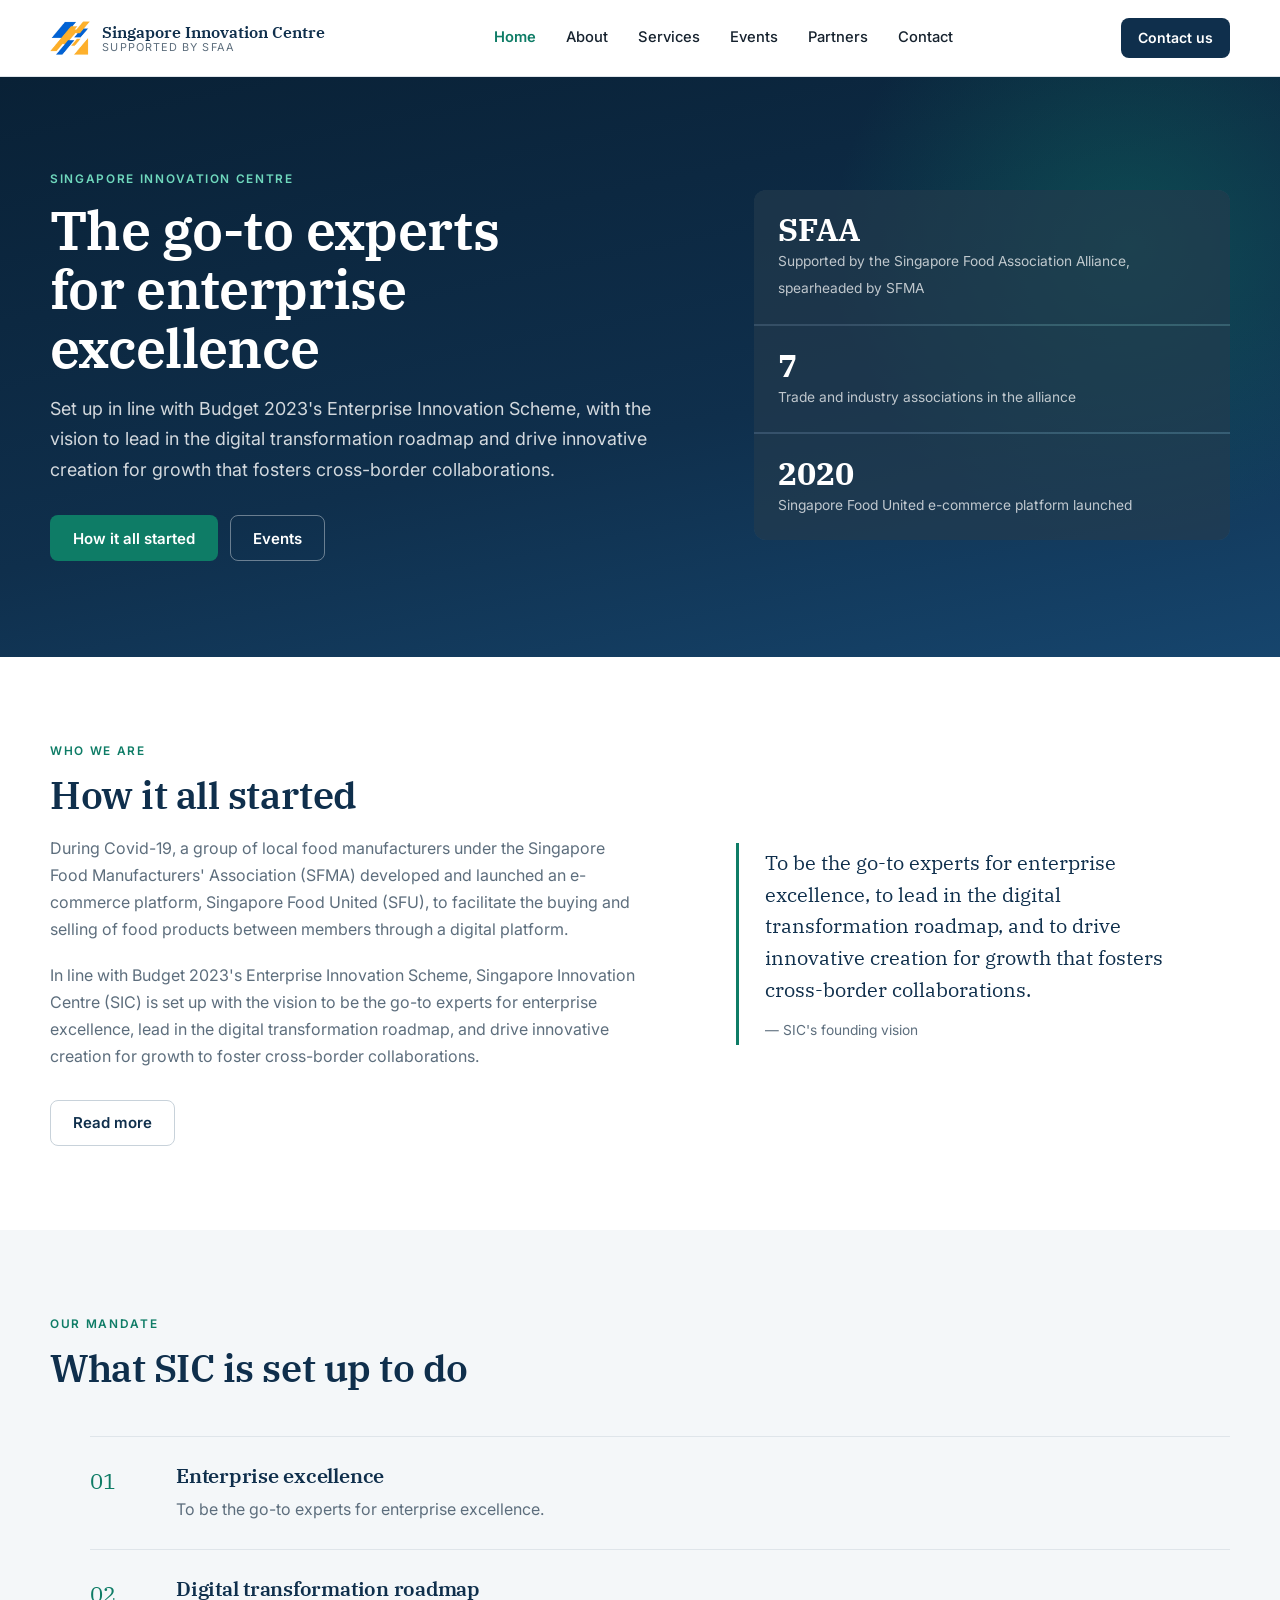
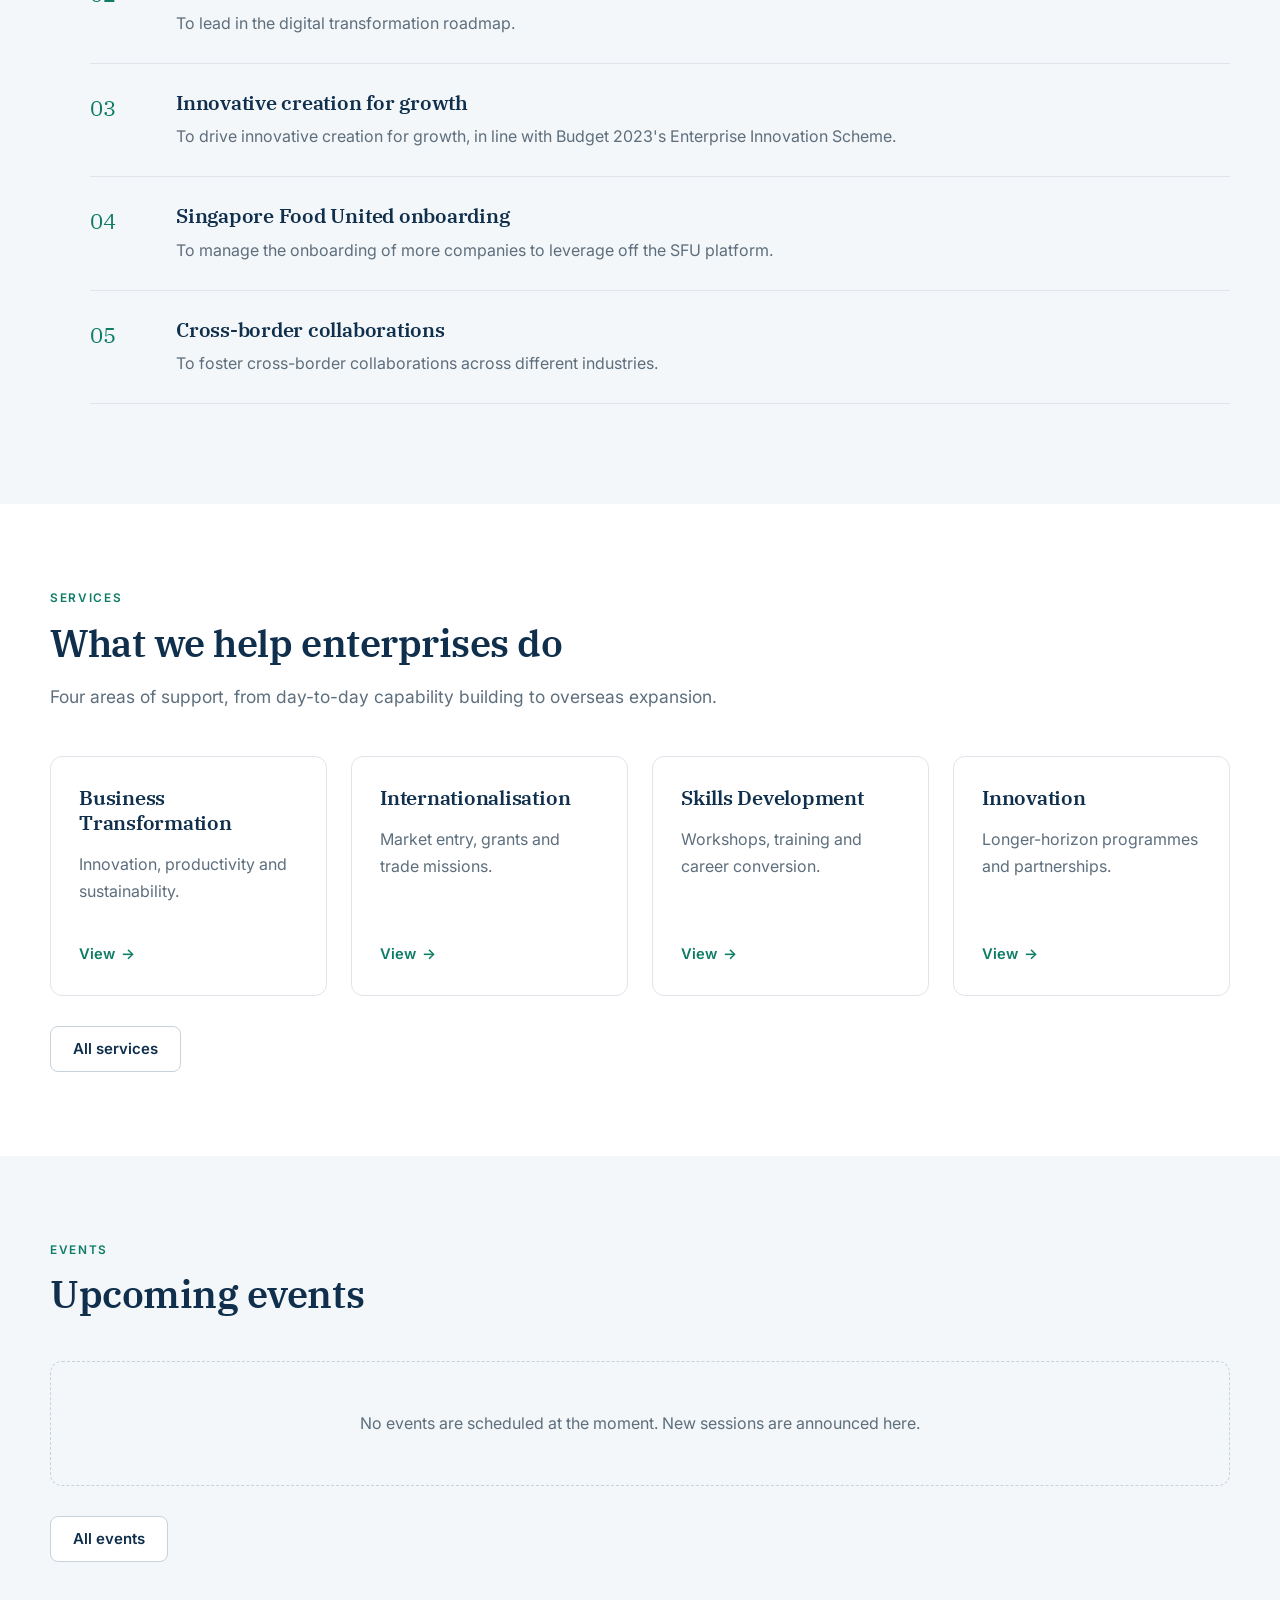
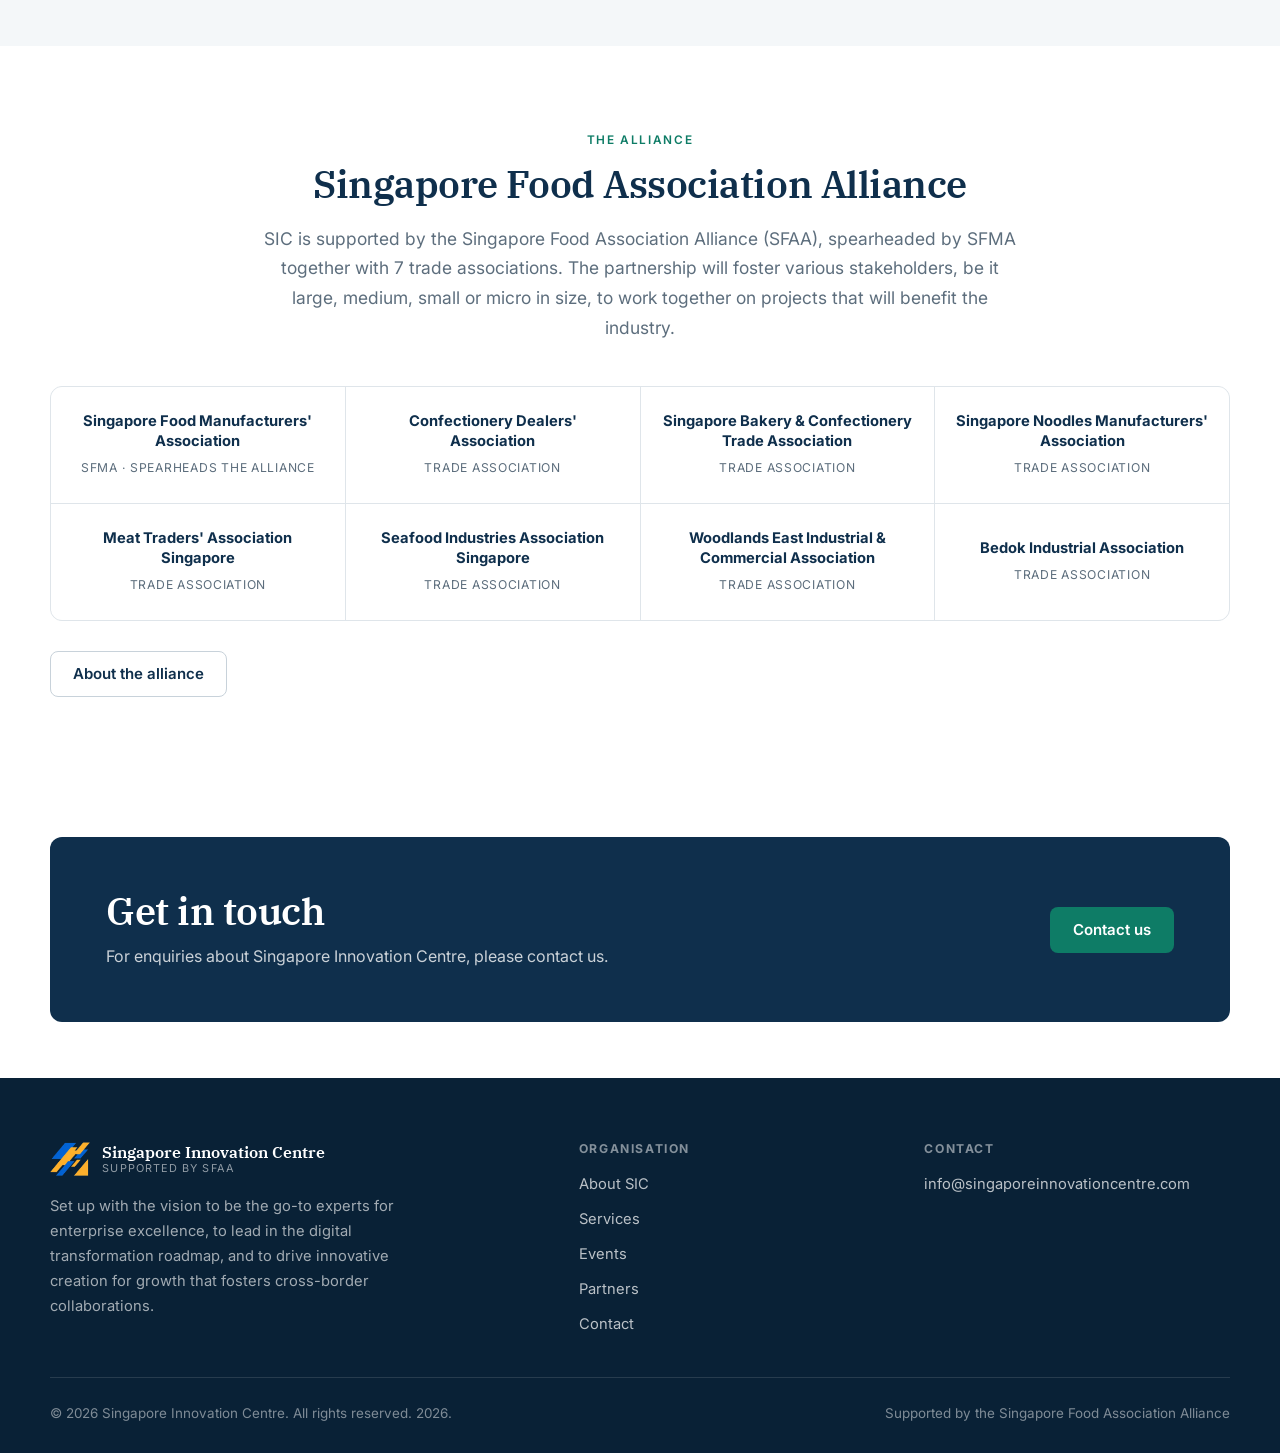
==== commit cc872020: "Revamp + past event" ====
--- a/index.html
+++ b/index.html
@@ -16,7 +16,7 @@
 <header class="site-header">
   <div class="container header-inner">
     <a class="brand" href="index.html">
-      <span class="brand-mark">SIC</span>
+      <img class="brand-mark" src="assets/img/sic-mark.png" alt="SIC" width="45" height="34" />
       <span class="brand-text">
         <span class="brand-name">Singapore Innovation Centre</span>
         <span class="brand-sub">Supported by SFAA</span>
@@ -25,16 +25,9 @@
 
     <nav class="nav" id="nav" aria-label="Main navigation">
       <a href="index.html">Home</a>
-      <div class="nav-item">
-        <button class="nav-trigger" type="button" aria-haspopup="true">Focus Areas</button>
-        <div class="nav-menu">
-          <a href="ai.html">Artificial Intelligence</a>
-          <a href="blockchain.html">Blockchain &amp; DeFi</a>
-          <a href="food-health.html">Food &amp; Health</a>
-        </div>
-      </div>
+      <a href="about.html">About</a>
+      <a href="services.html">Services</a>
       <a href="events.html">Events</a>
-      <a href="about.html">About</a>
       <a href="partners.html">Partners</a>
       <a href="contact.html">Contact</a>
     </nav>
@@ -136,32 +129,18 @@
   <section class="section">
     <div class="container">
       <div class="section-head">
-        <p class="eyebrow">Focus areas</p>
-        <h2>Where we are looking</h2>
-        <p class="lede">
-          The areas the centre follows for enterprise innovation and digital transformation.
-        </p>
-      </div>
-
-      <div class="grid cols-3">
-        <a class="card card-link" href="ai.html">
-          <div class="card-icon">&#9672;</div>
-          <h3>Artificial Intelligence</h3>
-          <p class="muted">Artificial intelligence and its applications for enterprises.</p>
-          <span class="textlink">View</span>
-        </a>
-        <a class="card card-link" href="blockchain.html">
-          <div class="card-icon">&#9671;</div>
-          <h3>Blockchain &amp; DeFi</h3>
-          <p class="muted">Blockchain, digital assets and decentralised finance.</p>
-          <span class="textlink">View</span>
-        </a>
-        <a class="card card-link" href="food-health.html">
-          <div class="card-icon">&#9673;</div>
-          <h3>Food &amp; Health</h3>
-          <p class="muted">Food manufacturing, nutrition and health.</p>
-          <span class="textlink">View</span>
-        </a>
+        <p class="eyebrow">Services</p>
+        <h2>What we help enterprises do</h2>
+        <p class="lede">Four areas of support, from day-to-day capability building to overseas expansion.</p>
+      </div>
+      <div class="grid cols-4">
+        <a class="card card-link" href="services.html#business-transformation"><h3>Business Transformation</h3><p class="muted">Innovation, productivity and sustainability.</p><span class="textlink">View</span></a>
+        <a class="card card-link" href="services.html#internationalisation"><h3>Internationalisation</h3><p class="muted">Market entry, grants and trade missions.</p><span class="textlink">View</span></a>
+        <a class="card card-link" href="services.html#skills-development"><h3>Skills Development</h3><p class="muted">Workshops, training and career conversion.</p><span class="textlink">View</span></a>
+        <a class="card card-link" href="services.html#innovation"><h3>Innovation</h3><p class="muted">Longer-horizon programmes and partnerships.</p><span class="textlink">View</span></a>
+      </div>
+      <div class="btn-row">
+        <a class="btn btn-outline" href="services.html">All services</a>
       </div>
     </div>
   </section>
@@ -230,7 +209,7 @@
     <div class="footer-grid">
       <div>
         <div class="brand">
-          <span class="brand-mark">SIC</span>
+          <img class="brand-mark" src="assets/img/sic-mark.png" alt="SIC" width="45" height="34" />
           <span class="brand-text">
             <span class="brand-name">Singapore Innovation Centre</span>
             <span class="brand-sub">Supported by SFAA</span>
@@ -243,19 +222,12 @@
         </p>
       </div>
       <div>
-        <h4>Focus areas</h4>
-        <div class="footer-links">
-          <a href="ai.html">Artificial Intelligence</a>
-          <a href="blockchain.html">Blockchain &amp; DeFi</a>
-          <a href="food-health.html">Food &amp; Health</a>
-        </div>
-      </div>
-      <div>
         <h4>Organisation</h4>
         <div class="footer-links">
           <a href="about.html">About SIC</a>
+          <a href="services.html">Services</a>
+          <a href="events.html">Events</a>
           <a href="partners.html">Partners</a>
-          <a href="events.html">Events</a>
           <a href="contact.html">Contact</a>
         </div>
       </div>
@@ -273,7 +245,7 @@
   </div>
 </footer>
 
-<script src="assets/events.js"></script>
+<script src="assets/content-config.js"></script>
 <script src="assets/site.js"></script>
 </body>
 </html>
--- a/assets/styles.css
+++ b/assets/styles.css
@@ -168,19 +168,7 @@
 }
 
 .brand { display: flex; align-items: center; gap: 12px; }
-.brand-mark {
-  width: 38px; height: 38px;
-  flex: none;
-  border-radius: 9px;
-  background: var(--navy);
-  color: #fff;
-  display: grid;
-  place-items: center;
-  font-family: "IBM Plex Serif", serif;
-  font-weight: 600;
-  font-size: .95rem;
-  letter-spacing: .02em;
-}
+.brand-mark { height: 34px; width: auto; flex: none; display: block; }
 .brand-text { display: flex; flex-direction: column; line-height: 1.2; }
 .brand-name {
   font-family: "IBM Plex Serif", serif;
@@ -196,7 +184,7 @@
 }
 
 .nav { display: flex; align-items: center; gap: 4px; }
-.nav > a, .nav-trigger {
+.nav > a {
   padding: 9px 13px;
   border: 0;
   background: none;
@@ -207,33 +195,8 @@
   cursor: pointer;
   white-space: nowrap;
 }
-.nav > a:hover, .nav-trigger:hover { background: var(--bg-alt); color: var(--navy); }
-.nav > a.is-active, .nav-item.is-active > .nav-trigger { color: var(--accent); font-weight: 600; }
-
-.nav-item { position: relative; }
-.nav-trigger::after { content: "▾"; margin-left: 6px; font-size: .7em; opacity: .6; }
-
-.nav-menu {
-  position: absolute;
-  top: calc(100% + 8px);
-  left: 0;
-  min-width: 250px;
-  padding: 8px;
-  background: #fff;
-  border: 1px solid var(--line);
-  border-radius: var(--radius);
-  box-shadow: var(--shadow-lg);
-  display: none;
-}
-.nav-item:hover .nav-menu, .nav-menu.is-open { display: block; }
-.nav-menu a {
-  display: block;
-  padding: 9px 12px;
-  border-radius: var(--radius-sm);
-  font-size: .92rem;
-}
-.nav-menu a:hover { background: var(--bg-alt); color: var(--accent); }
-.nav-menu span { display: block; font-size: .78rem; color: var(--muted); }
+.nav > a:hover { background: var(--bg-alt); color: var(--navy); }
+.nav > a.is-active { color: var(--accent); font-weight: 600; }
 
 .header-cta { display: flex; align-items: center; gap: 10px; }
 .header-cta .btn { min-height: 40px; padding: 0 16px; font-size: .88rem; }
@@ -410,6 +373,22 @@
 
 .event.is-past { background: var(--bg-alt); }
 .event.is-past .event-date { background: #fff; }
+
+.event-meta { color: var(--muted); font-size: .86rem; margin-top: 6px; }
+
+.event-action { display: flex; flex-direction: column; align-items: flex-end; gap: 10px; }
+.event-action .textlink { font-size: .88rem; }
+
+.event-media {
+  grid-column: 1 / -1;
+  padding-top: 22px;
+  margin-top: 4px;
+  border-top: 1px solid var(--line);
+}
+
+.embed-frame { border-radius: var(--radius-sm); overflow: hidden; border: 1px solid var(--line); }
+.embed-frame iframe { display: block; width: 100%; height: 480px; border: 0; }
+.embed-frame-drive iframe { height: 420px; }
 
 .empty-state {
   padding: 48px 28px;
@@ -483,6 +462,9 @@
   text-align: center;
 }
 .logo-cell strong { font-size: .92rem; color: var(--navy); line-height: 1.35; }
+a.logo-cell { transition: background .18s; }
+a.logo-cell:hover { background: var(--bg-alt); }
+a.logo-cell span.textlink-hint { color: var(--accent); text-transform: none; letter-spacing: normal; font-size: .78rem; }
 .logo-cell span { font-size: .76rem; color: var(--muted); letter-spacing: .06em; text-transform: uppercase; }
 .logo-cell img { max-height: 46px; width: auto; margin: 0 auto; object-fit: contain; }
 
@@ -547,7 +529,7 @@
 }
 .footer-grid {
   display: grid;
-  grid-template-columns: 1.6fr 1fr 1fr 1fr;
+  grid-template-columns: 1.6fr 1fr 1fr;
   gap: 40px;
   padding-bottom: 40px;
 }
@@ -562,7 +544,6 @@
 }
 .site-footer .brand-name, .site-footer .brand-sub { color: #fff; }
 .site-footer .brand-sub { color: rgba(255, 255, 255, .55); }
-.site-footer .brand-mark { background: rgba(255, 255, 255, .12); }
 .footer-about { max-width: 40ch; margin-top: 18px; color: rgba(255, 255, 255, .62); }
 .footer-links { display: grid; gap: 10px; }
 .footer-links a:hover { color: #6fd8bd; }
@@ -620,19 +601,7 @@
     max-height: calc(100vh - var(--header-h));
     overflow-y: auto;
   }
-  .nav.is-open > a, .nav.is-open .nav-trigger { padding: 12px 10px; text-align: left; width: 100%; }
-  .nav.is-open .nav-menu {
-    position: static;
-    display: block;
-    min-width: 0;
-    margin: 0 0 6px 10px;
-    padding: 0 0 0 12px;
-    border: 0;
-    border-left: 2px solid var(--line);
-    border-radius: 0;
-    box-shadow: none;
-  }
-  .nav.is-open .nav-trigger::after { display: none; }
+  .nav.is-open > a { padding: 12px 10px; text-align: left; width: 100%; }
 
   .cols-4 { grid-template-columns: repeat(2, 1fr); }
   .logo-grid { grid-template-columns: repeat(3, 1fr); }
@@ -649,9 +618,10 @@
   .footer-grid { grid-template-columns: 1fr; gap: 32px; }
 
   .event { grid-template-columns: 76px 1fr; gap: 18px; }
-  .event-action { grid-column: 1 / -1; }
+  .event-action { grid-column: 1 / -1; align-items: stretch; }
   .event-action .btn { width: 100%; }
   .event-date .d { font-size: 1.5rem; }
+  .embed-frame iframe { height: 340px; }
 
   .cta-band { grid-template-columns: 1fr; padding: 36px 28px; }
   .numbered > li { grid-template-columns: 44px 1fr; gap: 14px; }
